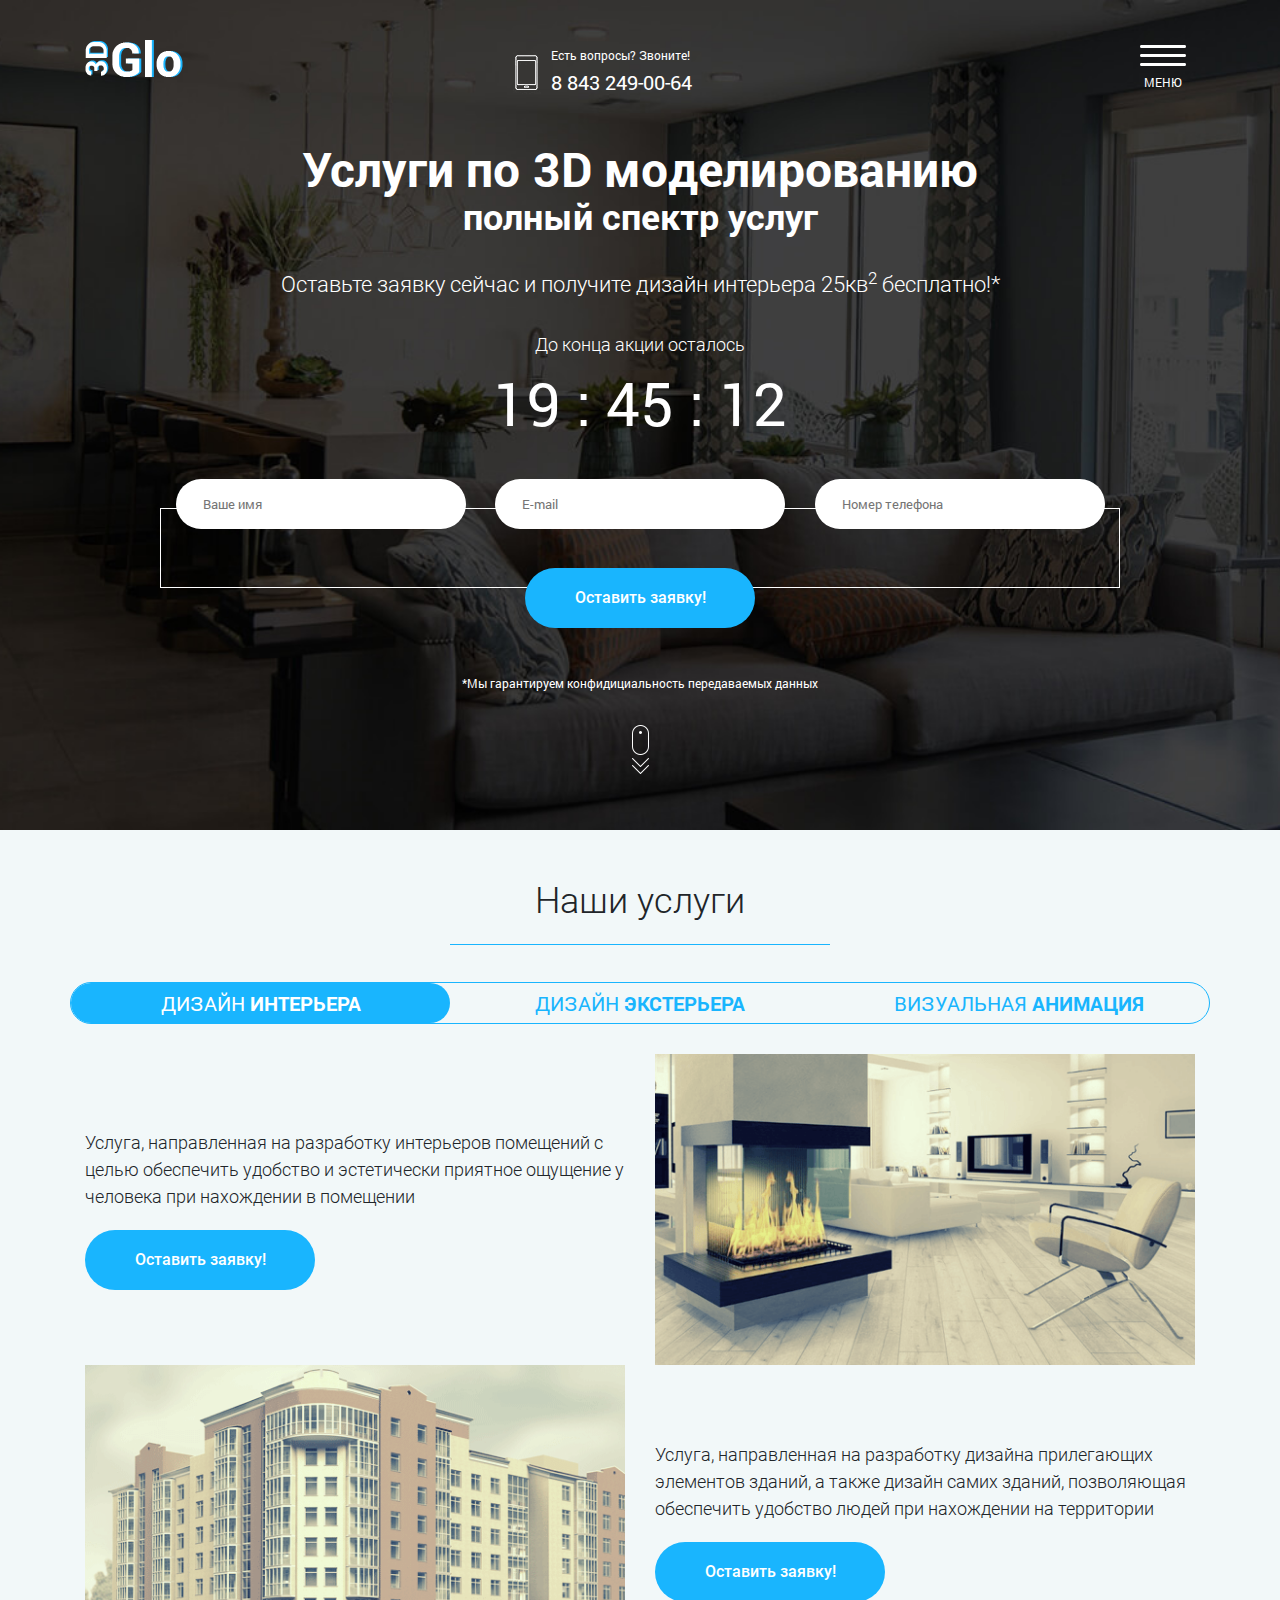
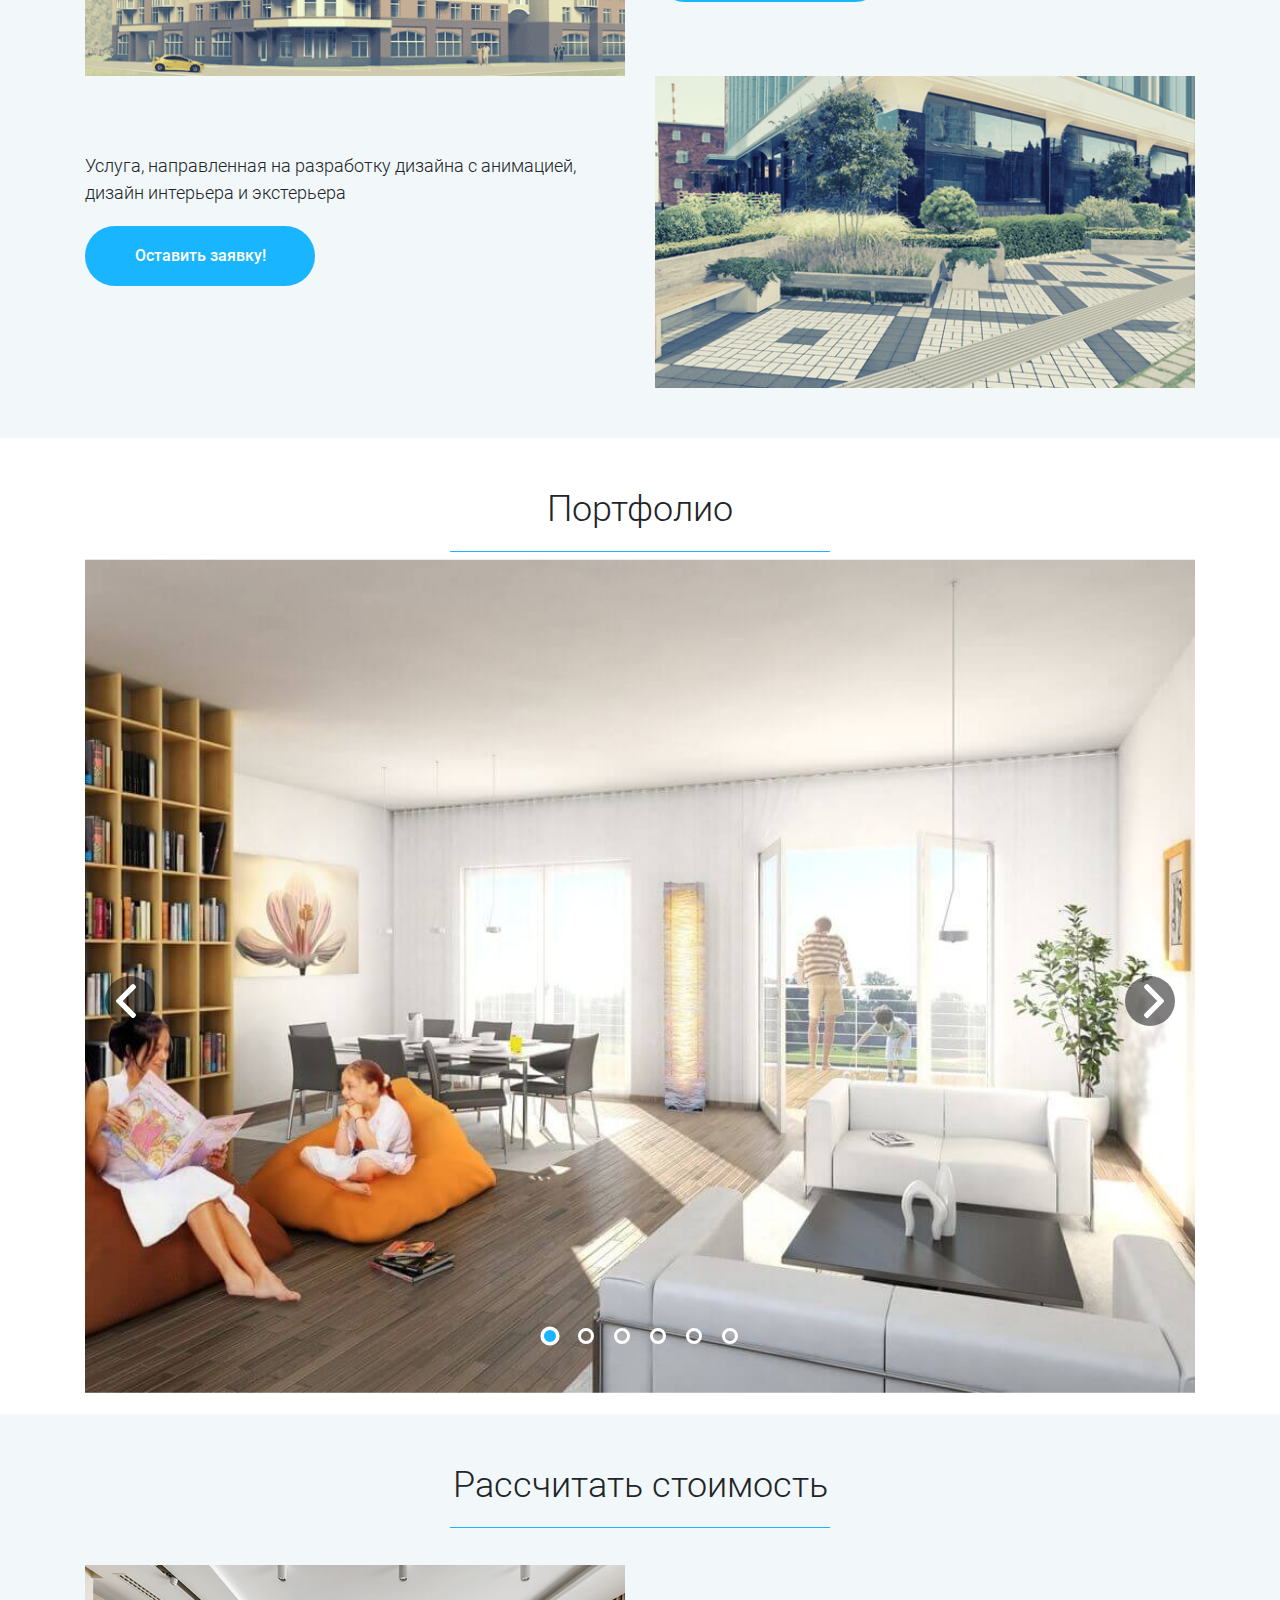
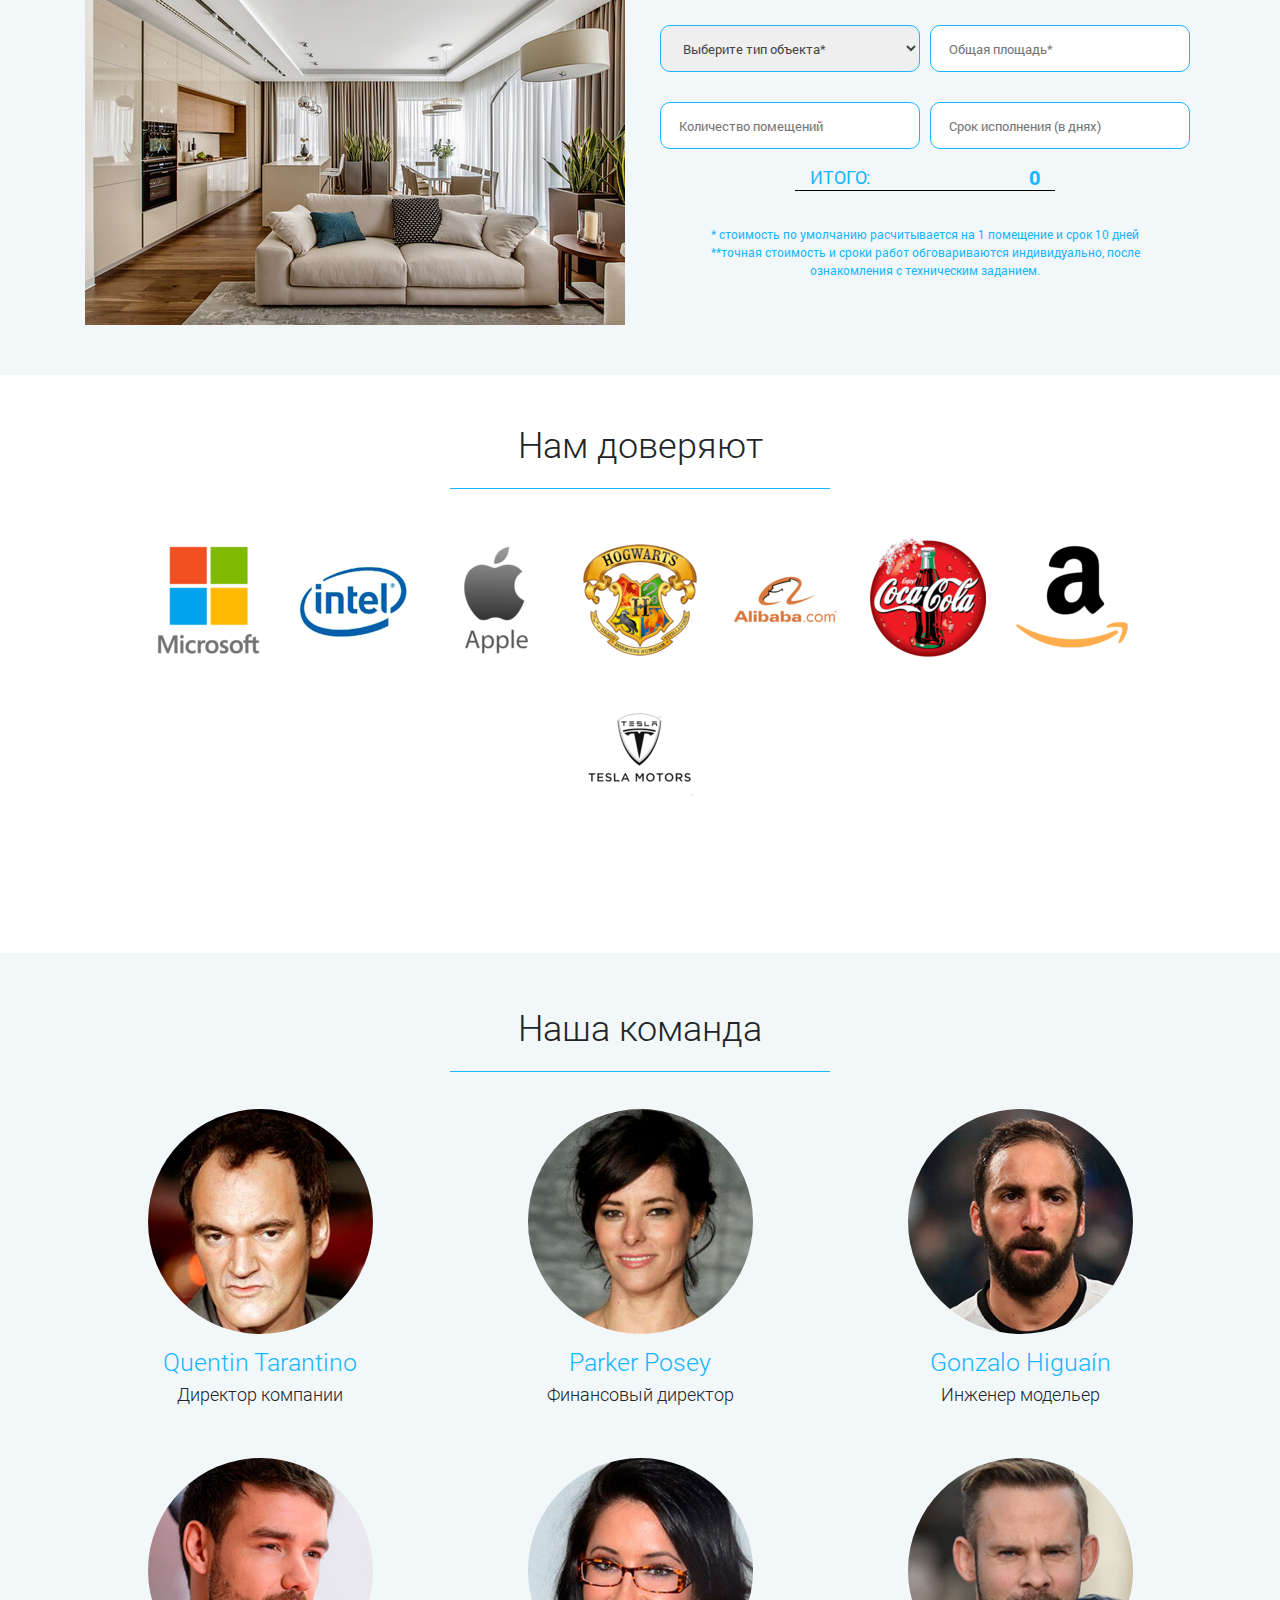
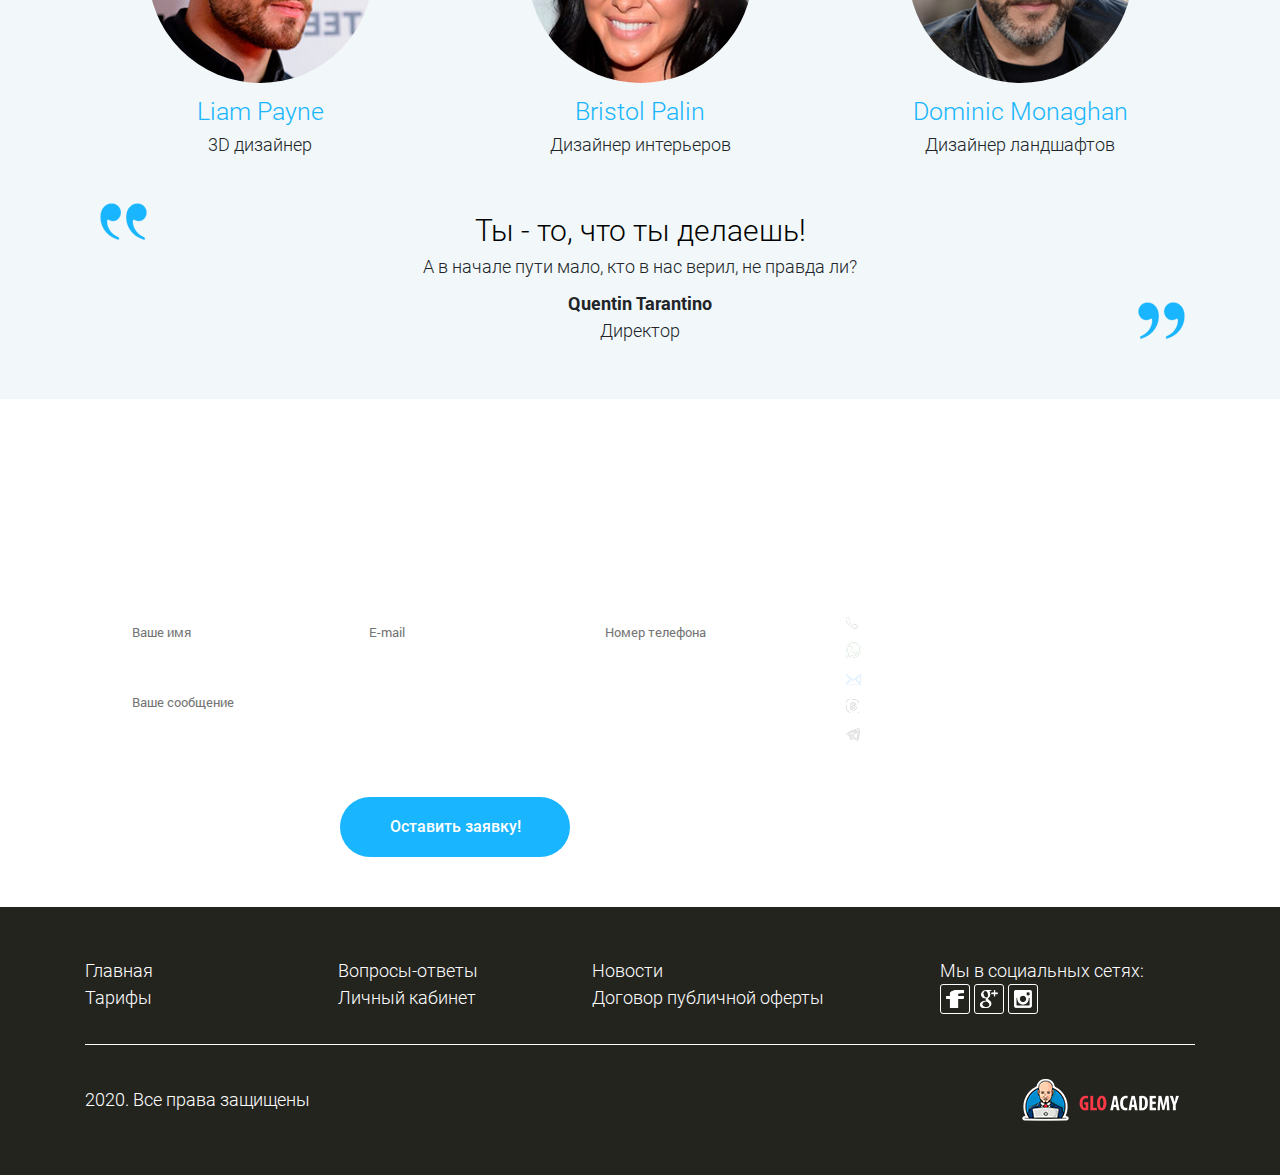
==== lesson18/index.html @ 6829d576 "Восемнадцатый урок" ====
<!DOCTYPE html>
<html lang="ru">

<head>
	<meta charset="UTF-8">
	<meta http-equiv="X-UA-Compatible" content="IE=edge">
	<meta name="viewport" content="width=device-width, initial-scale=1">
	<title>Услуги по 3D моделированию</title>
	<link rel="stylesheet" href="./css/bootstrap.min.css">
	<link rel="stylesheet" href="./css/style.min.css">
	<link rel="apple-touch-icon" sizes="180x180" href="./images/favicon/apple-touch-icon.png">
	<link rel="icon" type="image/png" sizes="32x32" href="./images/favicon/favicon-32x32.png">
	<link rel="icon" type="image/png" sizes="16x16" href="./images/favicon/favicon-16x16.png">
	<link rel="mask-icon" href="./images/favicon/safari-pinned-tab.svg" color="#5bbad5">
	<meta name="msapplication-TileColor" content="#b91d47">
	<meta name="theme-color" content="#ffffff">
</head>

<body>

<main>
	<header>
		<div class="container">
			<div class="row justify-content-between main-header">
				<div class="col-md-2 col-sm-4 col-4">
					<div class="logo">
						<img class="logo-img" src="images/3dglo.png" alt="...">

					</div>
				</div>
				<div class="col-md-4 col-md-offset-6 col-sm-4 col-sm-offset-2 col-5 col-offset-0">
					<div class="media phone-media">
						<div class="media-left media-middle">
							<img class="media-object" src="images/phone.svg" alt="...">
						</div>
						<div class="media-body">
							<small>Есть вопросы? Звоните!</small>
							<p class="phone">8 843 249-00-64</p>
						</div>
					</div>

				</div>
				<div class="col-md-1 col-sm-2 col-3">
					<div class="menu">
						<img src="images/menu.svg" alt=""><br>
						<small>Меню</small>
					</div>
				</div>
			</div>
		</div>
	</header>

	<h1>Услуги по 3D моделированию</h1>
	<h2>полный спектр услуг</h2>
	<div class="timer">
		<div class="timer-title">Оставьте заявку сейчас и получите дизайн интерьера 25кв<sup>2</sup> бесплатно!*
		</div>
		<div class="timer-action">
			До конца акции осталось
		</div>
		<div class="timer-numbers" id="timer">
			<span id="timer-hours">19</span>
			<span>:</span>
			<span id="timer-minutes">45</span>
			<span>:</span>
			<span id="timer-seconds">12</span>
		</div>
	</div>
	<form id="form1" name="user_form" class="main-form">
		<div class="main-form-input container">
			<div class="row">
				<div class="col-12 col-lg-4">
					<input type="text" class="form-name" id="form1-name" name="user_name" placeholder="Ваше имя" required>
				</div>
				<div class="col-12 col-lg-4">
					<input type="email" class="form-email" id="form1-email" name="user_email" placeholder="E-mail">
				</div>
				<div class="col-12 col-lg-4">
					<input type="tel" class="form-phone" id="form1-phone" name="user_phone" placeholder="Номер телефона" required>
				</div>
			</div>
		</div>
		<div class="container">
			<div class="row justify-content-center">
				<button class="btn form-btn" type="submit">Оставить заявку!</button>
			</div>
		</div>
	</form>
	<small>*Мы гарантируем конфидициальность передаваемых данных</small>
	<br>
	<a href="#service-block"><img src="images/scroll.svg" alt=""></a>
</main>


<menu>
	<a class="close-btn" href="#close">&times;</a>
	<ul>
		<li><a href="#service-block">Наши услуги</a></li>
		<li><a href="#portfolio">Портфолио</a></li>
		<li><a href="#calc">Калькулятор стоимости</a></li>
		<li><a href="#command">Наша команда</a></li>
		<li><a href="#connect">Остались вопросы?</a></li>
	</ul>
</menu>


<div id="service-block" class="service">
	<div class="container">
		<h2>Наши услуги</h2>
		<div class="underline"></div>
		<div class="row service-header">
			<div class="col-12 col-lg-4 service-header-tab active">Дизайн <span>интерьера</span></div>
			<div class="col-12 col-lg-4 service-header-tab">Дизайн <span>экстерьера</span></div>
			<div class="col-12 col-lg-4 service-header-tab">Визуальная <span>анимация</span></div>
		</div>

		<div class="service-tab row">
			<div class="service-outer col-md-6 col-sm-6 col-12">
				<div class="service-inner">
					<div class="service-text">
						<p>Услуга, направленная на разработку интерьеров помещений с целью обеспечить удобство и
							эстетически приятное ощущение у человека при нахождении в помещении</p>
						<button class="btn form-btn popup-btn">Оставить заявку!</button>
					</div>
				</div>
			</div>
			<div class="col-md-6 col-sm-6">
				<img src="images/service/service-1.png" alt="">
			</div>
		</div>


		<div class="service-tab row">
			<div class="col-md-6 col-sm-6">
				<img src="images/service/service-2.png" alt="">
			</div>
			<div class="service-outer col-md-6 col-sm-6 col-12">
				<div class="service-inner">
					<p>Услуга, направленная на разработку дизайна прилегающих элементов зданий, а также дизайн самих
						зданий, позволяющая обеспечить удобство людей при нахождении на территории</p>
					<button class="btn form-btn popup-btn">Оставить заявку!</button>

				</div>
			</div>

		</div>


		<div class="service-tab row">
			<div class="service-outer col-md-6 col-sm-6 col-12">
				<div class="service-inner">
					<p>Услуга, направленная на разработку дизайна с анимацией, дизайн интерьера и экстерьера</p>
					<button class="btn form-btn popup-btn">Оставить заявку!</button>

				</div>
			</div>
			<div class="col-md-6 col-sm-6">
				<img src="images/service/service-3.png" alt="">
			</div>
		</div>


	</div>
</div>

<div id="portfolio" class="portfolio">
	<div class="container">
		<h2>Портфолио</h2>
		<div class="underline"></div>
		<ul class="portfolio-content" id="all-progects">
			<li class="portfolio-item portfolio-item-active"><img src="images/portfilio/portfolio-01.jpg"
																														alt="portfolio"></li>
			<li class="portfolio-item"><img src="images/portfilio/portfolio-04.jpg" alt="portfolio"></li>
			<li class="portfolio-item"><img src="images/portfilio/portfolio-06.jpg" alt="portfolio"></li>
			<li class="portfolio-item"><img src="images/portfilio/portfolio-07.jpg" alt="portfolio"></li>
			<li class="portfolio-item"><img src="images/portfilio/portfolio-08.jpg" alt="portfolio"></li>
			<li class="portfolio-item"><img src="images/portfilio/portfolio-10.jpg" alt="portfolio"></li>
			<a href="#" class="portfolio-btn prev" id="arrow-left"></a>
			<a href="#" class="portfolio-btn next" id="arrow-right"></a>
			<ul class="portfolio-dots">
				<li class="dot dot-active"></li>
				<li class="dot"></li>
				<li class="dot"></li>
				<li class="dot"></li>
				<li class="dot"></li>
				<li class="dot"></li>
			</ul>
		</ul>
	</div>
</div>

<div id="calc" class="calc">
	<div class="container">
		<h2>Рассчитать стоимость</h2>
		<div class="underline"></div>
		<div class="row">
			<div class="col-lg-6 d-none d-lg-block flex">
				<img src="images/calc/flat.jpg" alt="Офис">
			</div>
			<div class="col-lg-6 col-12 flex">
				<div class="calc-block">
					<select class="calc-item calc-type" required>
						<option class="calc-option-title" value="">Выберите тип объекта*</option>
						<option value="1">Интерьер Квартиры</option>
						<option value="1.4">Интерьер Частного дома</option>
						<option value="2">Интерьер Офиса</option>
					</select>
					<input type="text" min="1" step="1" class="calc-item calc-square"
								 placeholder="Общая площадь*">
					<input type="text" min="1" step="1" class="calc-item calc-count"
								 placeholder="Количество помещений">
					<input type="text" min="1" step="1" class="calc-item calc-day"
								 placeholder="Срок исполнения (в днях)">
					<div class="calc-total">ИТОГО: <span id="total">0</span></div>
					<div class="calc-mini">* стоимость по умолчанию расчитывается на 1 помещение и срок 10 дней <br>
						**точная стоимость и сроки работ обговариваются индивидуально, после
						ознакомления с техническим заданием.
					</div>
				</div>

			</div>
		</div>
	</div>
</div>

<div id="companies" class="companies">
	<div class="container">
		<h2>Нам доверяют</h2>
		<div class="underline"></div>
		<div class="companies-wrapper">
			<div class="companies-hor">
				<div class="companies-hor-item"><img src="images/companies/companies-1.png" alt=""></div>
				<div class="companies-hor-item"><img src="images/companies/companies-2.png" alt=""></div>
				<div class="companies-hor-item"><img src="images/companies/companies-3.png" alt=""></div>
				<div class="companies-hor-item"><img src="images/companies/companies-4.png" alt=""></div>
				<div class="companies-hor-item"><img src="images/companies/companies-5.png" alt=""></div>
				<div class="companies-hor-item"><img src="images/companies/companies-6.png" alt=""></div>
				<div class="companies-hor-item"><img src="images/companies/companies-7.png" alt=""></div>
				<div class="companies-hor-item"><img src="images/companies/companies-8.png" alt=""></div>
			</div>
		</div>
	</div>
</div>

<div id="command" class="command">
	<div class="container">
		<h2>Наша команда</h2>
		<div class="underline"></div>
		<div class="row">
			<div class="col-md-4 col-sm-6 col-12">
				<img class="command__photo" src="images/command/command-1.jpg"
						 data-img="images/command/command-1a.jpg" alt="">
				<div class="description">Quentin Tarantino</div>
				<p>Директор компании</p>
			</div>
			<div class="col-md-4 col-sm-6 col-12">
				<img class="command__photo" src="images/command/command-2.jpg"
						 data-img="images/command/command-2a.jpg" alt="">
				<div class="description">Parker Posey</div>
				<p>Финансовый директор</p>
			</div>
			<div class="col-md-4 col-sm-6 col-12">
				<img class="command__photo" src="images/command/command-3.jpg"
						 data-img="images/command/command-3a.jpg" alt="">
				<div class="description">Gonzalo Higuaín</div>
				<p>Инженер модельер</p>
			</div>
			<div class="col-md-4 col-sm-6 col-12">
				<img class="command__photo" src="images/command/command-4.jpg"
						 data-img="images/command/command-4a.jpg" alt="">
				<div class="description">Liam Payne</div>
				<p>3D дизайнер</p>
			</div>
			<div class="col-md-4 col-sm-6 col-12">
				<img class="command__photo" src="images/command/command-5.jpg"
						 data-img="images/command/command-5a.jpg" alt="">
				<div class="description">Bristol Palin</div>
				<p>Дизайнер интерьеров</p>
			</div>
			<div class="col-md-4 col-sm-6 col-12">
				<img class="command__photo" src="images/command/command-6.jpg"
						 data-img="images/command/command-6a.jpg" alt="">
				<div class="description">Dominic Monaghan</div>
				<p>Дизайнер ландшафтов</p>
			</div>
		</div>
		<div class="quote">
			<img class="cov-left" src="images/command/cov-1.png" alt="">
			<div class="description">Ты - то, что ты делаешь!</div>
			<p>А в начале пути мало, кто в нас верил, не правда ли?</p>
			<span>Quentin Tarantino</span>
			<p>Директор</p>
			<img class="cov-right" src="images/command/cov-2.png" alt="">
		</div>
	</div>
</div>

<div id="connect" class="connect">
	<div class="container">
		<h2>Остались вопросы?</h2>
		<div class="underline"></div>
		<div class="description">Задайте их в форме ниже и наши специалисты свяжуться с Вами!</div>
		<div class="row">
			<div class="col-md-8 col-sm-8 col-12">
				<form id="form2" name="user_form" class="footer-form">
					<div class="footer-form-input">
						<div class="row">
							<div class="col-md-4 col-md-offset-0 col-sm-12 col-sm-offset-0">
								<input class="top-form" id="form2-name" type="text" name="user_name"
											 placeholder="Ваше имя" required>
							</div>
							<div class="col-md-4 col-md-offset-0 col-sm-12 col-sm-offset-0">
								<input class="top-form form-email" id="form2-email" type="email" name="user_email"
											 placeholder="E-mail">
							</div>
							<div class="col-md-4 col-md-offset-0 col-sm-12 col-sm-offset-0">
								<input class="top-form form-phone" id="form2-phone" type="tel" name="user_phone"
											 placeholder="Номер телефона" required>
							</div>
							<div class="col-md-12 col-sm-12 col-12">
								<input class="mess" id="form2-message" name="user_message"
											 placeholder="Ваше сообщение">
							</div>
						</div>
					</div>

					<div class="justify-content-center">
						<div>
							<button class="btn form-btn" type="submit">Оставить заявку!</button>
						</div>
					</div>
				</form>
			</div>

			<div class="col-md-4 col-sm-4 col-12">
				<div class="connect-adress">
					<img src="images/connect/phone.svg" alt="">
					<p>+ 7 843 249 00 64</p>
				</div>
				<div class="connect-adress">
					<img src="images/connect/whatsapp.svg" alt="">
					<p>+ 7 843 249 00 64</p>
				</div>
				<div class="connect-adress">
					<img src="images/connect/letter.svg" alt="">
					<p>manager@glo-academy.ru</p>
				</div>
				<div class="connect-adress">
					<img src="images/connect/skype.svg" alt="">
					<p>skype: glo-academy</p>
				</div>
				<div class="connect-adress">
					<img src="images/connect/tele.svg" alt="">
					<p>telegram: glo-academy</p>
				</div>
				<p>График работы: с 9-00 до 18-00. Пн.-Пт.</p>
			</div>
		</div>
	</div>
</div>

<footer>
	<div class="container">
		<div class="row justify-content-between">
			<div class="col-md-2 col-sm-2 col-12">
				<a href="#">Главная</a><br>
				<a href="#">Тарифы</a><br>
			</div>
			<div class="col-md-2 col-sm-3 col-12">
				<a href="#">Вопросы-ответы</a><br>
				<a href="#">Личный кабинет</a><br>
			</div>
			<div class="col-md-3 col-sm-4 col-12">
				<a href="#">Новости</a><br>
				<a href="#">Договор публичной оферты</a><br>
			</div>
			<div class="col-md-3 col-md-offset-2 col-sm-3 col-sm-offset-0 col-12 col-offset-0">
				<p>Мы в социальных сетях:</p>
				<a href=""><img src="images/footer/face.svg" alt=""></a>
				<a href=""><img src="images/footer/google.svg" alt=""></a>
				<a href=""><img src="images/footer/insta.svg" alt=""></a>
			</div>
		</div>
		<div class="line"></div>
		<div class="row">
			<div class="col-md-6 col-sm-6 col-12 d-flex align-items-center">
				<p>2020. Все права защищены</p>
			</div>
			<div class="col-md-6 col-sm-6 col-12 web">
				<img src="./images/footer/academy.png" alt="">
			</div>
		</div>
	</div>
</footer>

<div class="popup">
	<div class="popup-content">
		<button class="popup-close">&times;</button>
		<div class="main-form">
			<h3>Введите свои данные для связи с нами!</h3>
			<form id="form3" name="user_form">
				<div>
					<input type="text" class="form-name" id="form3-name" name="user_name" placeholder="Ваше имя"
								 required>
				</div>
				<div>
					<input type="tel" class="form-phone" id="form3-phone" name="user_phone"
								 placeholder="Ваш номер телефона" required>
				</div>
				<div>
					<input type="email" class="form-email" id="form3-email" name="user_email"
								 placeholder="Ваш E-mail">
				</div>
				<button class="btn form-btn" type="submit">Оставить заявку!</button>
			</form>
		</div>
	</div>
</div>
<script src="script.js"></script>
</body>
</html>
---- lesson18/css/style.min.css ----
@font-face{font-family:Roboto;src:url(../fonts/Roboto-Light.eot);src:url(../fonts/Roboto-Light.eot?#iefix) format("embedded-opentype"),url(../fonts/Roboto-Light.woff2) format("woff2"),url(../fonts/Roboto-Light.woff) format("woff"),url(../fonts/Roboto-Light.ttf) format("truetype"),url(../fonts/Roboto-Light.svg#Roboto-Light) format("svg");font-weight:300;font-style:normal;font-display:swap}@font-face{font-family:Roboto;src:url(../fonts/Roboto-Regular.eot);src:url(../fonts/Roboto-Regular.eot?#iefix) format("embedded-opentype"),url(../fonts/Roboto-Regular.woff2) format("woff2"),url(../fonts/Roboto-Regular.woff) format("woff"),url(../fonts/Roboto-Regular.ttf) format("truetype"),url(../fonts/Roboto-Regular.svg#Roboto-Regular) format("svg");font-weight:400;font-style:normal;font-display:swap}@font-face{font-family:Roboto;src:url(../fonts/Roboto-Medium.eot);src:url(../fonts/Roboto-Medium.eot?#iefix) format("embedded-opentype"),url(../fonts/Roboto-Medium.woff2) format("woff2"),url(../fonts/Roboto-Medium.woff) format("woff"),url(../fonts/Roboto-Medium.ttf) format("truetype"),url(../fonts/Roboto-Medium.svg#Roboto-Medium) format("svg");font-weight:500;font-style:normal;font-display:swap}@font-face{font-family:Roboto;src:url(../fonts/Roboto-Bold.eot);src:url(../fonts/Roboto-Bold.eot?#iefix) format("embedded-opentype"),url(../fonts/Roboto-Bold.woff2) format("woff2"),url(../fonts/Roboto-Bold.woff) format("woff"),url(../fonts/Roboto-Bold.ttf) format("truetype"),url(../fonts/Roboto-Bold.svg#Roboto-Bold) format("svg");font-weight:700;font-style:normal;font-display:swap}html{font-size:10px}.flex{display:-webkit-box;display:-ms-flexbox;display:flex;-ms-flex-wrap:wrap;flex-wrap:wrap}img{max-width:100%}body{font-family:Roboto,sans-serif;font-weight:400;text-align:center;font-size:1.8rem}body .container{max-width:1140px}body .btn.active.focus,body .btn.active:focus,body .btn.focus,body .btn:active.focus,body .btn:active:focus,body .btn:focus{outline:0}body a:focus,body button:active,body button:focus,body input:focus,body textarea:focus{outline:0}body .menu:hover{cursor:pointer}body menu{position:fixed;width:50%;height:100vh;background-color:#000;opacity:.9;left:0;margin:0;top:0;z-index:99;display:-webkit-box;display:-ms-flexbox;display:flex;-webkit-box-align:center;-ms-flex-align:center;align-items:center;-webkit-box-pack:center;-ms-flex-pack:center;justify-content:center;-webkit-transform:translateX(-100%);transform:translateX(-100%)}body .active-menu{-webkit-transition:1s;transition:1s;-webkit-transform:translateX(100%);transform:translateX(100%)}body ul{list-style:none;padding:0;margin:0;line-height:3}body li a{font-size:2rem;color:#fff}body a:hover{text-decoration:none;color:#19b5fe}body p{font-weight:300;margin:0}body .close-btn{position:fixed;top:30px;left:30px;font-size:3rem;-webkit-transition:.2s;transition:.2s;-webkit-transform-origin:50% 53%;transform-origin:50% 53%;display:block;line-height:3rem;text-align:center;width:3rem;height:3rem;color:#19b5fe}body .close-btn:hover{-webkit-transform:rotate(180deg);transform:rotate(180deg)}body .underline{display:inline-block;border-bottom:1px solid #19b5fe;width:38rem;margin-bottom:3rem}body h1{font-size:4.8rem;font-family:Roboto,sans-serif;font-weight:700;letter-spacing:.1px;line-height:.9}body h2{font-size:3.6rem;font-weight:300;margin-bottom:2rem}body .description{font-size:2.5rem}body small{font-size:1.2rem}body .main-form input{width:29rem;height:5rem;border-radius:5rem;font-size:1.3rem;border:none;padding-left:2.7rem;color:#000}body .form-btn{display:block;font-size:1.6rem;color:#fff;font-family:Roboto,sans-serif;font-weight:500;background-color:#19b5fe;border-radius:5rem;width:23rem;height:6rem;margin-top:20px}body .btn.focus,body .btn:focus,body .btn:hover{color:#fff}body button:hover{background-color:#ade4f4}main{padding-top:1rem;padding-bottom:2.6rem;background:url(../images/main-bg.jpg) center/cover no-repeat fixed;color:#fff}main h2{font-family:Roboto,sans-serif;font-weight:700}main header{text-align:left;padding-top:3rem;padding-bottom:3rem}main header .menu{text-align:center}main header .menu small{text-transform:uppercase}main header .logo-img{max-width:100%}main header .phone-media{text-align:left;display:-webkit-box;display:-ms-flexbox;display:flex;-webkit-box-align:center;-ms-flex-align:center;align-items:center}main header .phone-media .media-object{margin-top:8px;margin-right:10px}main header .phone-media .media-body small{font-size:1.15rem}main header .phone-media .phone{font-family:Roboto,sans-serif;font-weight:400;font-size:2rem}main header .main-header{margin-bottom:2rem}main .timer{margin-top:3rem;margin-bottom:6rem}main .timer-action,main .timer-title{font-weight:300}main .timer-title{font-size:2.2rem}main .timer-action{margin-top:3rem}main .timer-numbers{font-size:6rem}main .main-form-input{display:inline-block;width:96rem;height:8rem;border:1px solid #fefefe}main .main-form-input input{-webkit-transform:translateY(-3rem);transform:translateY(-3rem)}main .main-form .form-btn{display:inline-block;text-align:center;-webkit-transform:translateY(-4rem);transform:translateY(-4rem)}main a{display:inline-block;margin:3rem auto;-webkit-transition:1s;transition:1s}.service{background-color:#f2f8f9;padding:5rem}.service-header{border:1px solid #19b5fe;border-radius:3rem;margin-bottom:3rem;display:-webkit-box;display:-ms-flexbox;display:flex;-ms-flex-wrap:wrap;flex-wrap:wrap;-webkit-box-pack:justify;-ms-flex-pack:justify;justify-content:space-between}.service-header-tab{-webkit-box-flex:1;-ms-flex-positive:1;flex-grow:1;height:auto;text-transform:uppercase;vertical-align:middle;padding:.5rem 1rem;cursor:pointer;margin:0;font-weight:400;color:#19b5fe;font-size:2rem}.service-header-tab.active{background-color:#19b5fe;border-radius:3rem;color:#fff!important}.service-header-tab span{font-weight:700}.service .description{font-weight:300;color:#19b5fe}.service .service-outer{text-align:left}.service .service-inner{padding:14% 0 0}.service img{width:100%}.portfolio{padding:5rem 0}.portfolio-content{position:relative;height:775px;margin:0 auto;display:block}@media (max-width:1024px){.portfolio-content{height:650px}}.portfolio-item{position:absolute;top:50%;left:50%;-webkit-transform:translate(-50%,-50%);transform:translate(-50%,-50%);width:100%;opacity:0;-webkit-transition:opacity .5s;transition:opacity .5s}.portfolio-item img{height:auto;width:100%;position:absolute;top:50%;left:50%;-webkit-transform:translate(-50%,-50%);transform:translate(-50%,-50%)}.portfolio-item-active{opacity:1;-webkit-transition:opacity .5s;transition:opacity .5s}.portfolio-btn{position:absolute;cursor:pointer;top:50%;z-index:5;width:50px;height:50px;background-color:rgba(0,0,0,.5);background-repeat:no-repeat;background-size:34px;border-radius:50%;-webkit-transition:background-color .2s;transition:background-color .2s}.portfolio-btn.prev{left:20px;background-image:url(../images/icons/left-arrow.svg);background-position:25% 50%}.portfolio-btn.next{right:20px;background-image:url(../images/icons/right-arrow.svg);background-position:75% 50%}.portfolio-btn:hover{background-color:rgba(0,0,0,.8);-webkit-transition:background-color .2s;transition:background-color .2s}.portfolio-dots{position:absolute;bottom:20px;width:100%;margin:20px auto 0;display:-webkit-box;display:-ms-flexbox;display:flex;-webkit-box-pack:center;-ms-flex-pack:center;justify-content:center;z-index:5}.portfolio-dots .dot{cursor:pointer;height:16px;width:16px;margin:0 10px;border-radius:50%;border:solid #fff;display:inline-block;-webkit-transition:background-color,-webkit-transform .4s;transition:background-color,transform .4s,-webkit-transform .4s}.portfolio-dots .dot-active{background-color:#19b5fe;-webkit-transform:scale(1.2);transform:scale(1.2)}.portfolio-dots .dot:hover{background-color:#53c6fe;-webkit-transform:scale(1.2);transform:scale(1.2)}.prove{padding:5rem;background-color:#f2f8f9}.prove img{border-bottom:1px solid #19b5fe;padding-bottom:1rem}.companies{padding:5rem}.companies .companies-hor{width:100%;margin-bottom:6.4rem}.companies .companies-hor-item{margin:0 1.2rem;display:inline-block;height:140px}.companies img{vertical-align:middle}.command{background-color:#f2f8f9;padding:5.5rem}.command p{margin-bottom:5rem}.command .description{font-weight:300;color:#19b5fe}.command .quote{position:relative}.command .quote .description{font-size:3rem;color:#000}.command .quote p{margin-bottom:0}.command .quote span{display:inline-block;margin-top:1rem;font-family:Roboto,sans-serif;font-weight:700}.command .quote .cov-left{position:absolute;top:-.5rem;left:1.5rem}.command .quote .cov-right{position:absolute;bottom:-.5rem;right:1rem}.command img{margin-bottom:1rem}.command__photo{width:225px;border-radius:50%}.calc{padding:5rem;background-color:#f2f8f9}.calc img{margin:auto;width:100%}.calc-block{display:-webkit-box;display:-ms-flexbox;display:flex;-ms-flex-wrap:wrap;flex-wrap:wrap;-ms-flex-pack:distribute;justify-content:space-around;margin:auto}.calc-item{-ms-flex-preferred-size:48%;flex-basis:48%;min-width:200px;height:47px;border-radius:1rem;border:1px solid #19b5fe;margin:15px 0;color:#464646;font-size:13px;font-weight:400;padding-left:18px;outline:transparent}.calc-total{border-bottom:1px solid #000;-ms-flex-preferred-size:48%;flex-basis:48%;color:#19b5fe;font-size:18px;text-align:left;padding:0 15px;line-height:26px;min-width:200px}.calc-total span{float:right;font-size:20px;font-weight:700}.calc-mini{margin:34px auto 0;color:#19b5fe;font-size:12px;font-weight:400;max-width:435px}.calc input[type=number]{-moz-appearance:textfield}.calc input[type=number]:focus,.calc input[type=number]:hover{-moz-appearance:number-input}.calc input[type=number]::-webkit-inner-spin-button,.calc input[type=number]::-webkit-outer-spin-button{-webkit-appearance:none;margin:0}.connect{padding-top:5rem;padding-bottom:5rem;background-image:url(../images/connect/connect-bg.jpg);background-attachment:fixed;background-position:center;color:#fff}.connect .row{margin-left:0;margin-right:0}.connect .form-btn{margin:auto}.connect .description{font-weight:300;margin-top:-2rem;margin-bottom:4rem}.connect .underline{border-bottom:1px solid #fff}.connect .footer-form .top-form{width:100%;height:4.9rem;border-radius:.7rem;font-size:1.3rem;border:none;padding-left:1.7rem;color:#000}.connect .footer-form .mess{width:100%;border-radius:1rem;font-size:1.3rem;border:none;padding-top:1rem;padding-left:1.7rem;padding-bottom:6rem;color:#000;margin-top:2rem;margin-bottom:2rem;height:10rem}.connect-adress{text-align:left}.connect-adress img,.connect-adress p{display:inline-block}.connect-adress img{border:1px solid #fff;border-radius:3px;padding:5px;margin-right:1rem}.connect p{text-align:left}footer{background-color:#24241f;padding:5rem;text-align:left;color:#fff}footer a{font-weight:300;color:#fff}footer a img{text-align:center;border:1px solid #fff;border-radius:3px;padding:.5rem;height:3rem;width:3rem}footer .line{margin:3rem auto;border-bottom:1px solid #fff}footer .web{text-align:right}.popup{display:none;position:fixed;left:0;top:0;bottom:0;width:100%;height:100%;z-index:9;background-color:rgba(0,0,0,.5)}.popup .main-form input{display:block;left:0;width:100%;margin-right:0;margin-top:1.5rem}.popup h3{color:#fff}.popup .popup-content{position:fixed;text-align:center;width:40rem;left:38%;top:10%;-webkit-transform:translateX(-50px);transform:translateX(-50px);padding:2rem 6rem;background-color:#24241f}.popup .form-btn{width:100%;margin-bottom:3rem;margin-top:1.5rem}.popup .popup-close{position:absolute;z-index:999999;top:0;right:1rem;width:2rem;text-align:center;border:none;background:#24241f;font-size:3rem;color:#19b5fe}.thanks-block{padding-top:10rem;background-image:url(../images/main-bg.jpg);background-position:center;text-align:center;height:50rem}.thanks-block h2{color:#19b5fe;margin-bottom:2rem}.thanks-block h3{font-size:2rem;color:#19b5fe;margin-bottom:2rem}.thanks-block h4{font-size:2rem;text-transform:uppercase}.thanks-block a{color:#fff}@media (max-width:991px){body{font-size:1.5rem}body h1{font-size:4rem}body h2{font-size:3rem}body .main-form input{display:block}body .connect .col-sm-12{padding-left:0}body .connect .footer-form input{display:block;margin-bottom:1rem}body .form-btn{margin-left:0}main header .phone-media .phone{font-size:1.8rem}main .description{margin-bottom:2rem}main .main-form-input{width:100%;border:none;height:auto}main .main-form-input input{-webkit-transform:translateY(0);transform:translateY(0);display:inline-block;text-align:center;margin-bottom:1rem;padding-left:0}main .main-form .form-btn{margin:auto;-webkit-transform:translateY(0);transform:translateY(0)}.service-inner{padding:0}.service img{margin-bottom:5rem}.portfolio-content{height:565px;width:100%}.portfolio a{font-size:1.2rem}.portfolio .row{display:none}.portfolio .slider{display:inline-block;width:360px}.process p{font-size:2.3rem}.calc-mini{max-width:100%}}@media (max-width:767px){body{font-size:1.3rem}body ul{line-height:3}body li a{font-size:1.5rem}body .underline{width:30rem}body h1{font-size:3.3rem}body h2{font-size:2.5rem}body .description{font-size:2rem}main a{margin:1rem auto}main header{padding-top:1rem;padding-bottom:1rem}main header .phone-media{text-align:left;line-height:1.5rem}main header .phone-media .phone{font-family:Roboto,sans-serif;font-size:1.3rem;font-weight:700}.service .description,main .main-form .form-btn{margin-top:3rem}.service-inner{padding:0}.portfolio{height:100%}.portfolio-content{height:400px}.portfolio-dots{display:none}.portfolio a{font-size:1rem}.portfolio .tabs ul{border:none}.portfolio .tabs ul li{margin-bottom:1rem;border:1px solid #19b5fe;border-radius:3rem}.process .circle{display:block;margin:0 auto}.process p{padding:0;margin-top:0;margin-bottom:3rem}.command .quote img,.process img{display:none}.connect .col-sm-12{padding-right:0}.connect .form-btn{width:100%;height:5rem;font-size:1.3rem;margin-bottom:1rem}footer .web{text-align:left}.popup .popup-content{left:30%}}@media (max-width:690px){body .form-btn{height:4rem}.popup-content{left:25%}.portfolio-btn{width:40px;height:40px}.portfolio-btn.next{right:10px}.portfolio-btn.prev{left:10px}}@media (max-width:575px){.service img{display:none}.calc-mini{max-width:330px}}@media (max-width:500px){.popup .popup-content{left:18%}.portfolio-content{height:240px}}@media (max-width:448px){body nav{width:100%}body .active-menu{-webkit-transform:translateX(0);transform:translateX(0)}body .underline{width:100%}body h1{font-size:2.2rem}body h2{font-size:2rem}body .description{font-size:1.5rem}main header{padding-bottom:0}main header .phone-media img,main header .phone-media small{display:none}main header .menu,main header .phone-media .phone{margin-top:1rem}main header .menu small{display:none}.service .form-btn{width:16rem;height:5rem}.process p{font-size:1.8rem}.command img{width:100%}.popup .popup-content{left:15%;width:100%}.portfolio-btn{width:35px;height:35px}.portfolio-btn.next{right:5px}.portfolio-btn.prev{left:5px}}
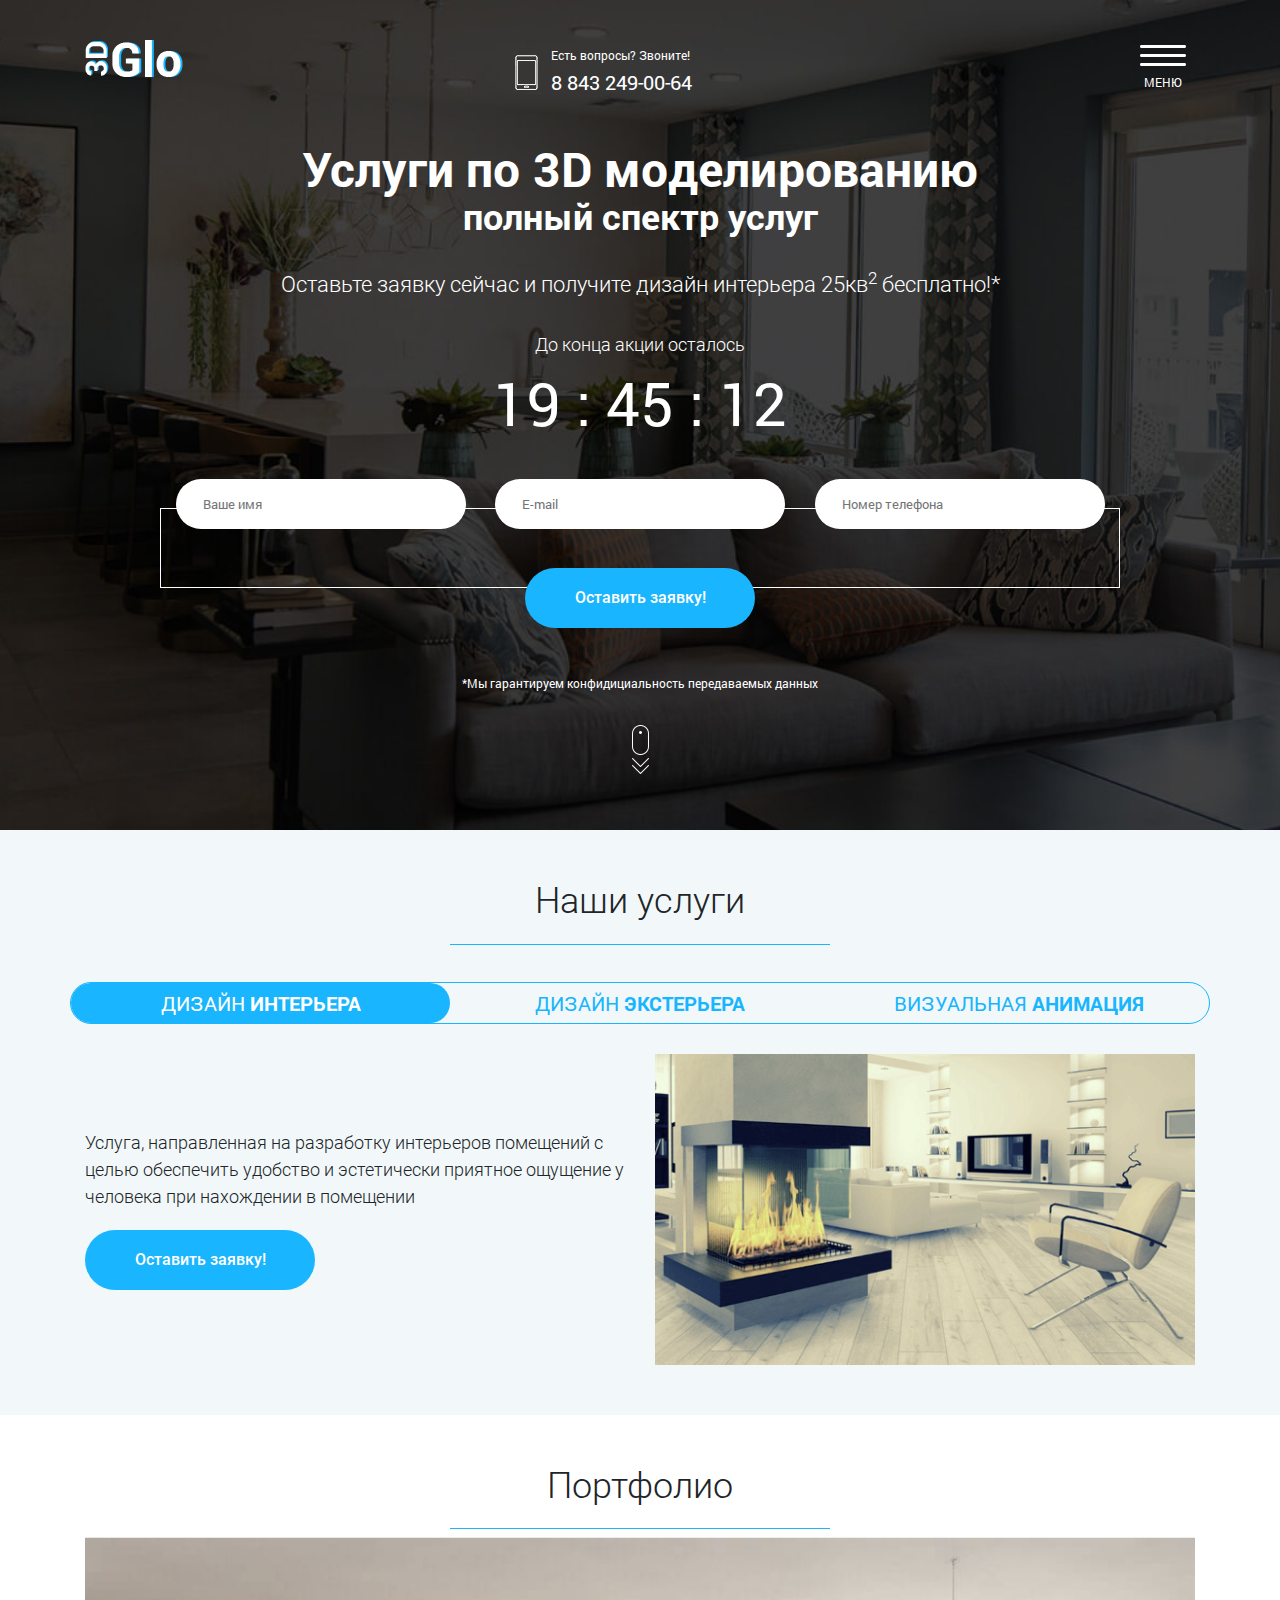
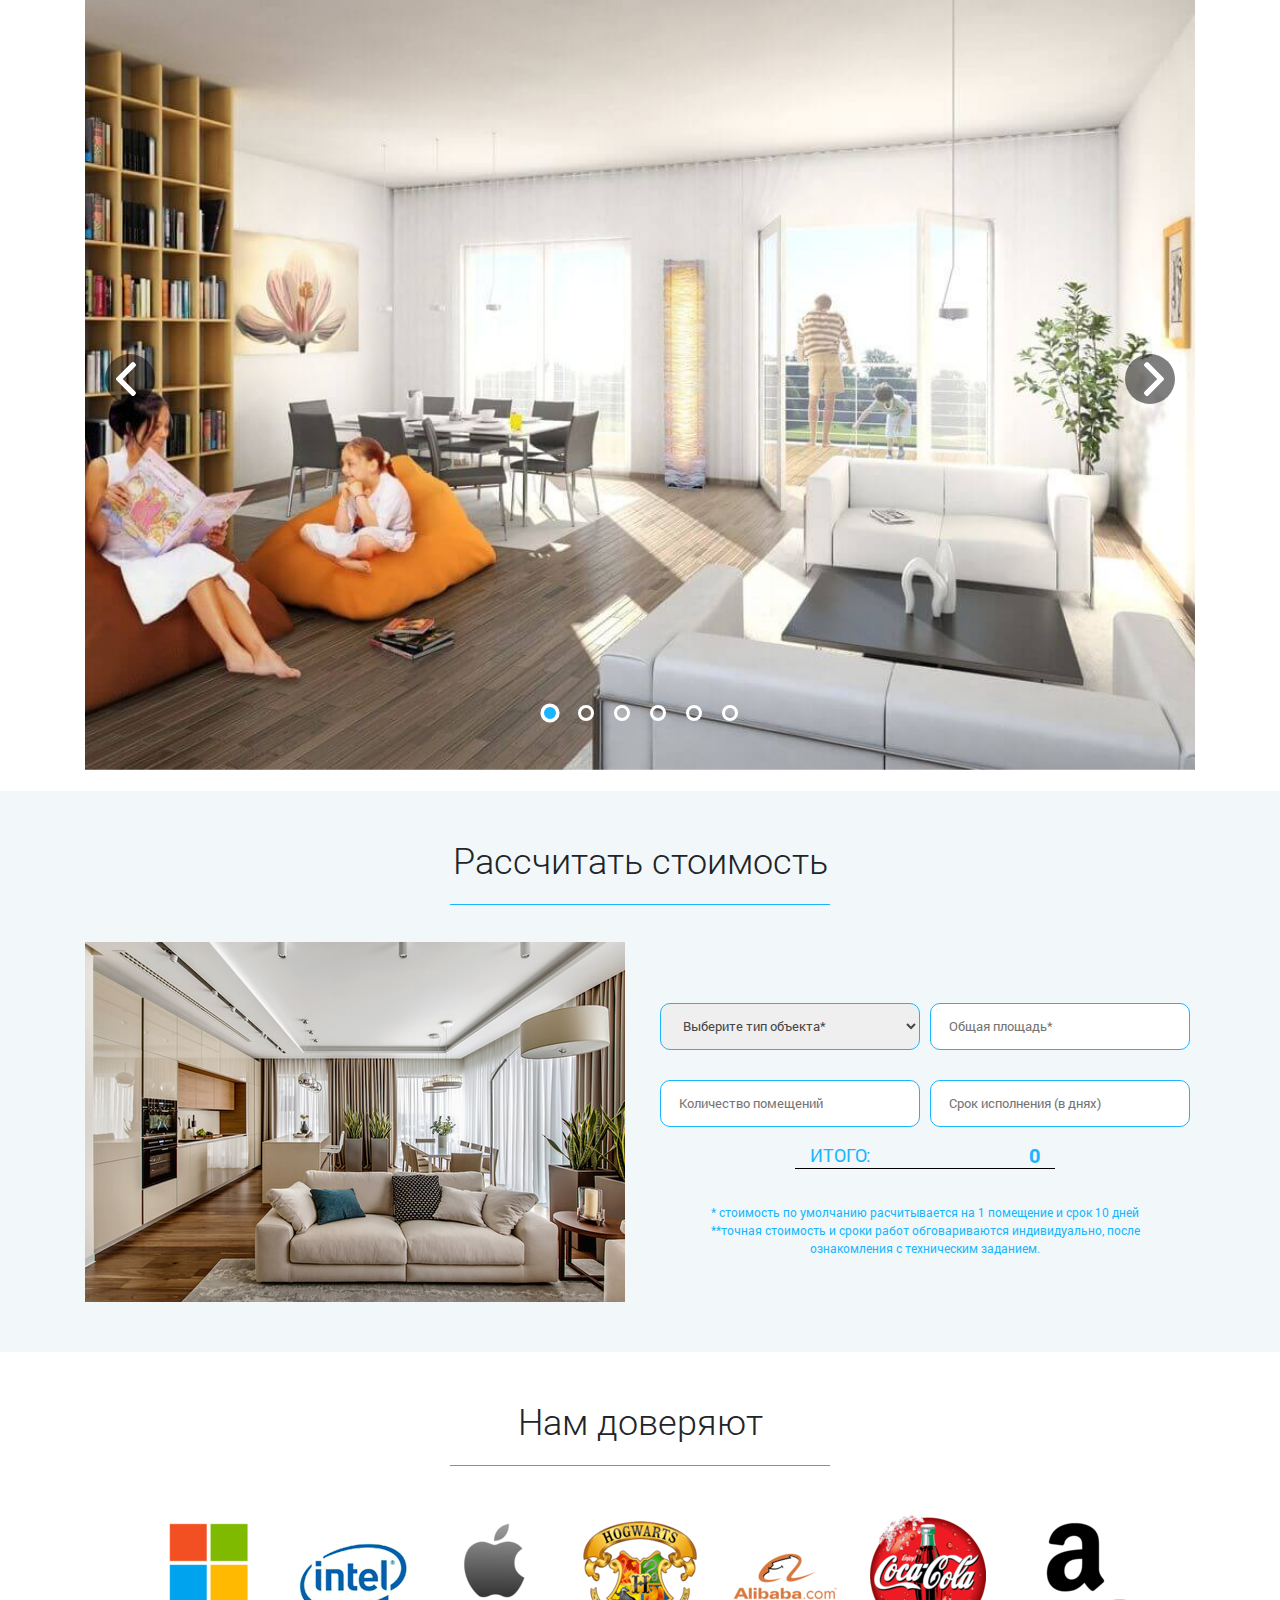
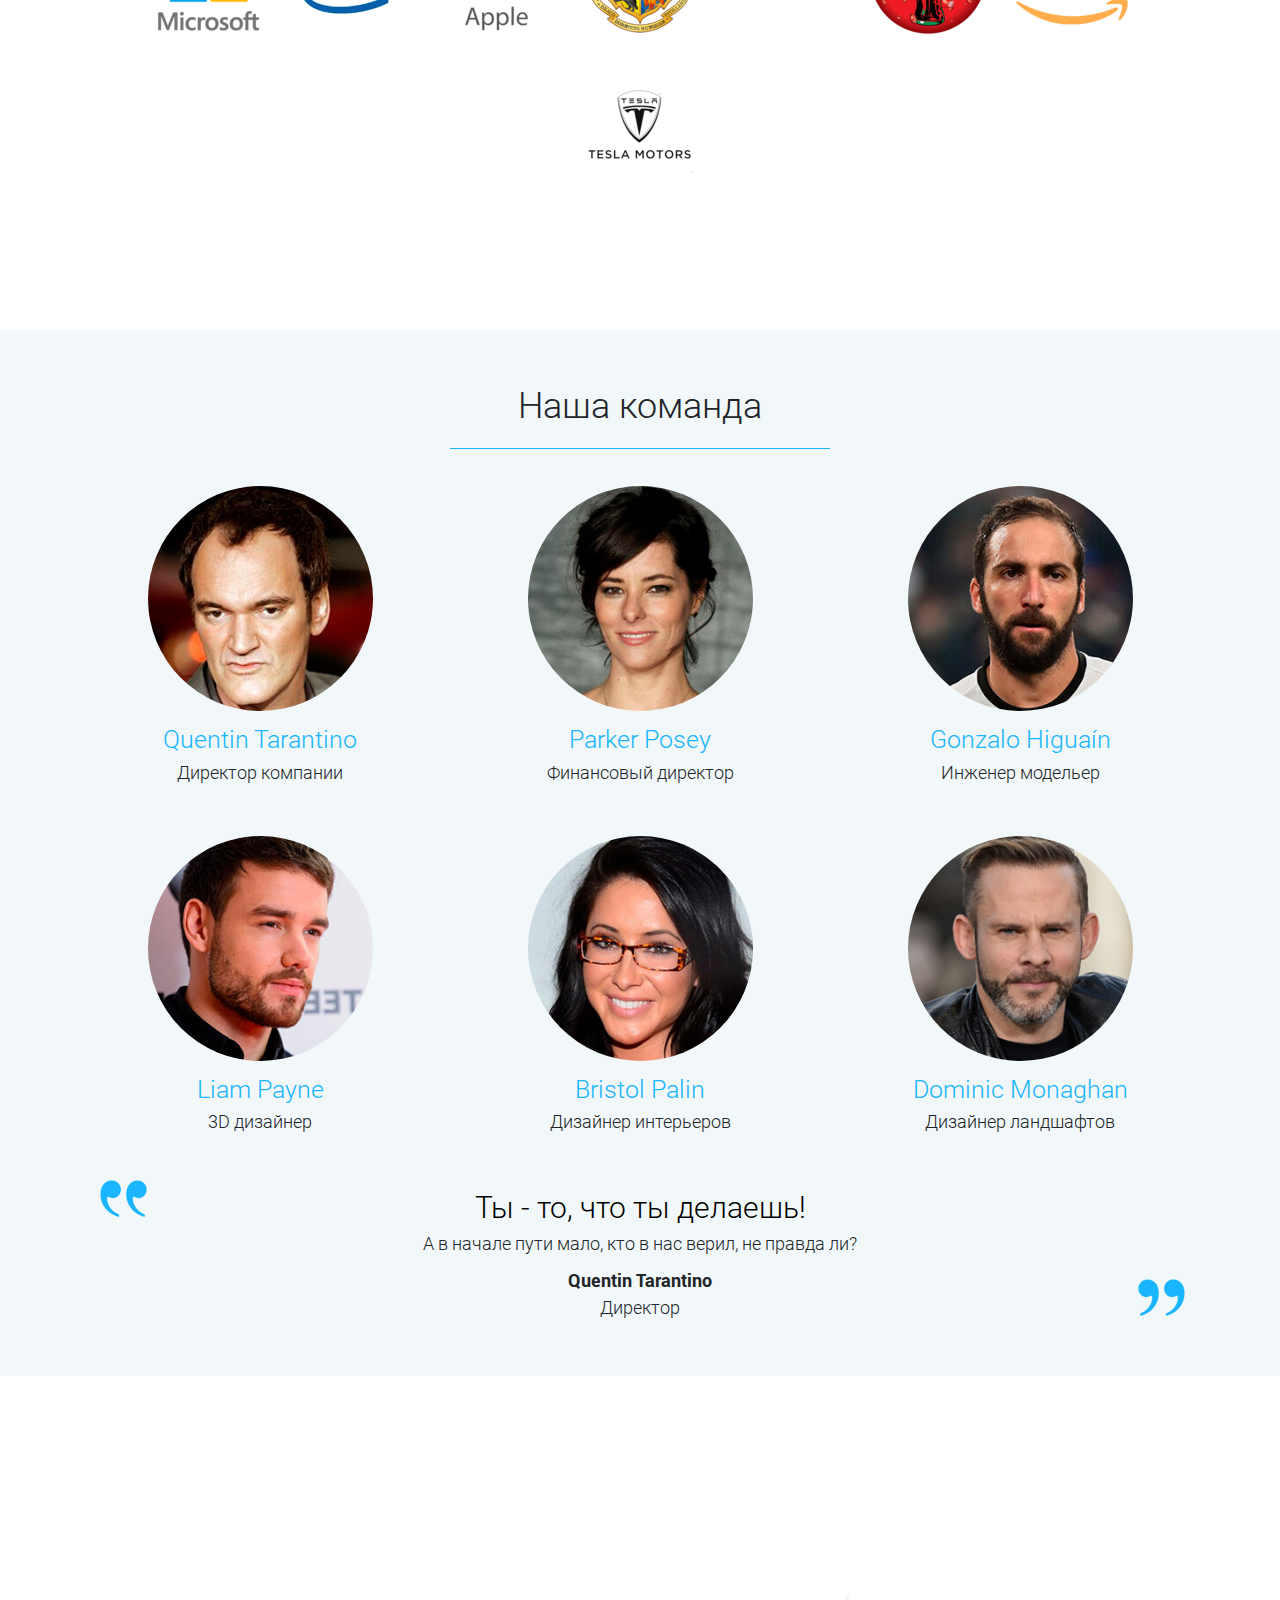
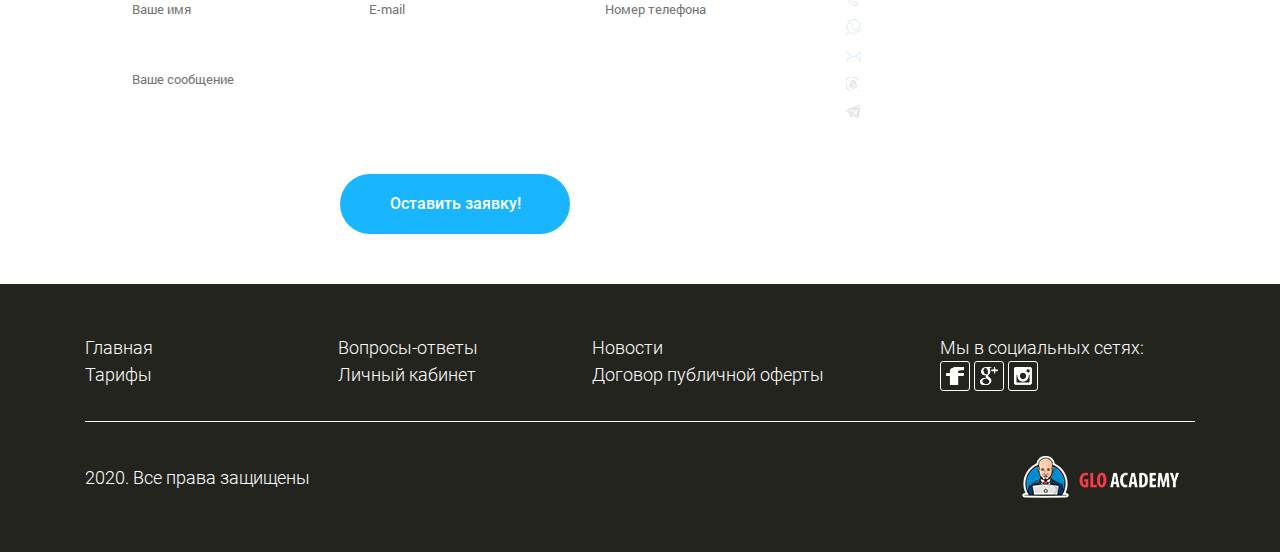
==== commit d41ccfe0: "Двадцатый урок" ====
--- a/lesson18/index.html
+++ b/lesson18/index.html
@@ -130,7 +130,7 @@
 		</div>
 
 
-		<div class="service-tab row">
+		<div class="service-tab row d-none">
 			<div class="col-md-6 col-sm-6">
 				<img src="images/service/service-2.png" alt="">
 			</div>
@@ -146,7 +146,7 @@
 		</div>
 
 
-		<div class="service-tab row">
+		<div class="service-tab row d-none">
 			<div class="service-outer col-md-6 col-sm-6 col-12">
 				<div class="service-inner">
 					<p>Услуга, направленная на разработку дизайна с анимацией, дизайн интерьера и экстерьера</p>
